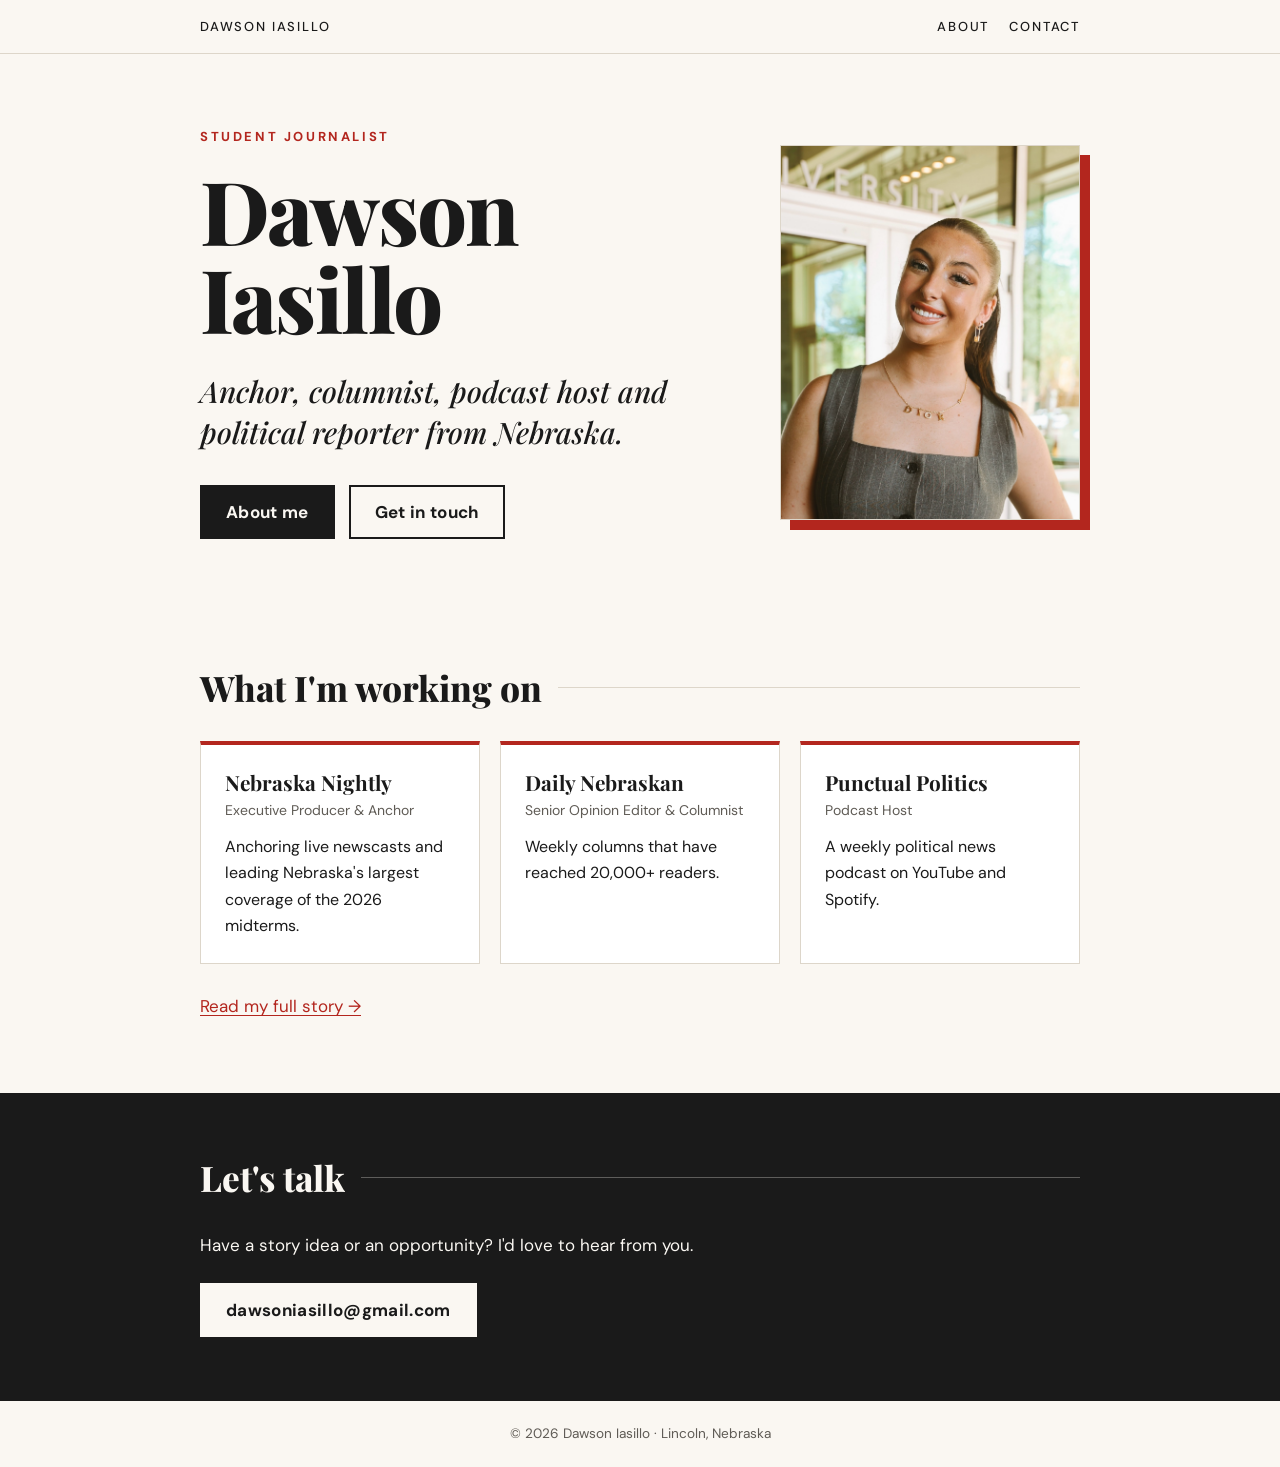
==== index.html @ 6c67242c "Add home page and share stylesheet Co-Authored-By: Claude Sonnet 5.5 <noreply@anthropic.com>" ====
<!DOCTYPE html>
<html lang="en">
<head>
  <meta charset="utf-8">
  <meta name="viewport" content="width=device-width, initial-scale=1">
  <title>Dawson Iasillo | Student Journalist</title>
  <meta name="description" content="Dawson Iasillo is a Nebraska student journalist, newscast anchor, columnist and podcast host studying Journalism and Political Science at the University of Nebraska–Lincoln.">
  <link rel="preconnect" href="https://fonts.googleapis.com">
  <link rel="preconnect" href="https://fonts.gstatic.com" crossorigin>
  <link href="https://fonts.googleapis.com/css2?family=DM+Sans:wght@400;500;700&family=Playfair+Display:ital,wght@0,600;0,800;1,500&display=swap" rel="stylesheet">
  <link rel="stylesheet" href="style.css">
</head>
<body>

  <header class="topbar">
    <div class="wrap">
      <a href="./">Dawson Iasillo</a>
      <nav aria-label="Main">
        <a href="about.html">About</a>
        <a href="mailto:dawsoniasillo@gmail.com">Contact</a>
      </nav>
    </div>
  </header>

  <main>
    <div class="wrap">
      <div class="hero">
        <div class="hero-text">
          <p class="kicker">Student journalist</p>
          <h1>Dawson Iasillo</h1>
          <p class="lede">Anchor, columnist, podcast host and political reporter from Nebraska.</p>
          <div class="home-links">
            <a class="btn" href="about.html">About me</a>
            <a class="btn btn-ghost" href="mailto:dawsoniasillo@gmail.com">Get in touch</a>
          </div>
        </div>
        <figure class="portrait">
          <img src="images/headshot.jpg" alt="Dawson Iasillo smiling in front of a University building" width="1251" height="2000" fetchpriority="high">
        </figure>
      </div>
    </div>

    <div class="wrap">
      <section>
        <h2>What I'm working on</h2>
        <div class="cards">
          <article class="card">
            <h3>Nebraska Nightly</h3>
            <p class="role">Executive Producer &amp; Anchor</p>
            <p>Anchoring live newscasts and leading Nebraska's largest coverage of the 2026 midterms.</p>
          </article>
          <article class="card">
            <h3>Daily Nebraskan</h3>
            <p class="role">Senior Opinion Editor &amp; Columnist</p>
            <p>Weekly columns that have reached 20,000+ readers.</p>
          </article>
          <article class="card">
            <h3>Punctual Politics</h3>
            <p class="role">Podcast Host</p>
            <p>A weekly political news podcast on YouTube and Spotify.</p>
          </article>
        </div>
        <p style="margin-top:28px"><a href="about.html">Read my full story &rarr;</a></p>
      </section>
    </div>

    <section class="contact" id="contact">
      <div class="wrap">
        <h2>Let's talk</h2>
        <p>Have a story idea or an opportunity? I'd love to hear from you.</p>
        <a class="btn" href="mailto:dawsoniasillo@gmail.com">dawsoniasillo@gmail.com</a>
      </div>
    </section>
  </main>

  <footer>© 2026 Dawson Iasillo · Lincoln, Nebraska</footer>

</body>
</html>
---- style.css ----
:root {
  --paper: #faf7f2;
  --ink: #1a1a1a;
  --muted: #5f5b55;
  --rule: #ddd6ca;
  --card: #ffffff;
  --accent: #b3261e;
  --serif: "Playfair Display", Georgia, "Times New Roman", serif;
  --sans: "DM Sans", system-ui, -apple-system, "Segoe UI", sans-serif;
}
@media (prefers-color-scheme: dark) {
  :root {
    --paper: #141414;
    --ink: #f1ede6;
    --muted: #a39e95;
    --rule: #333;
    --card: #1d1d1d;
    --accent: #ff6b5f;
  }
}

* { box-sizing: border-box; }
html { scroll-behavior: smooth; }
body {
  margin: 0;
  background: var(--paper);
  color: var(--ink);
  font-family: var(--sans);
  font-size: 1.0625rem;
  line-height: 1.65;
  -webkit-font-smoothing: antialiased;
}
a { color: var(--accent); text-underline-offset: 3px; }
a:hover { text-decoration-thickness: 2px; }
:focus-visible { outline: 3px solid var(--accent); outline-offset: 3px; border-radius: 2px; }

.wrap { max-width: 920px; margin: 0 auto; padding: 0 20px; }

/* Top bar */
.topbar {
  border-bottom: 1px solid var(--rule);
  padding: 16px 0;
  font-size: .8125rem;
  letter-spacing: .14em;
  text-transform: uppercase;
}
.topbar .wrap { display: flex; justify-content: space-between; gap: 16px; flex-wrap: wrap; }
.topbar a { color: var(--ink); text-decoration: none; font-weight: 500; }
.topbar a:hover { color: var(--accent); }
.topbar nav { display: flex; gap: 20px; }

/* Hero */
.hero { padding: 72px 0 56px; }
.hero { display: grid; grid-template-columns: 1fr 300px; gap: 48px; align-items: center; }
.portrait { margin: 0; }
.portrait img {
  display: block;
  width: 100%;
  height: auto;
  aspect-ratio: 4 / 5;
  object-fit: cover;
  object-position: 50% 28%;
  border: 1px solid var(--rule);
  box-shadow: 10px 10px 0 var(--accent);
}
@media (max-width: 720px) {
  .hero { grid-template-columns: 1fr; gap: 36px; padding-top: 48px; }
  .portrait { order: -1; max-width: 260px; }
}
.kicker {
  font-size: .8125rem;
  letter-spacing: .2em;
  text-transform: uppercase;
  color: var(--accent);
  font-weight: 700;
  margin: 0 0 18px;
}
h1 {
  font-family: var(--serif);
  font-weight: 800;
  font-size: clamp(2.75rem, 9vw, 5.5rem);
  line-height: 1;
  letter-spacing: -.02em;
  margin: 0 0 28px;
}
.lede {
  font-family: var(--serif);
  font-style: italic;
  font-weight: 500;
  font-size: clamp(1.35rem, 3.2vw, 1.85rem);
  line-height: 1.4;
  max-width: 36ch;
  margin: 0;
}

/* Stats */
.stats {
  border-top: 3px double var(--ink);
  border-bottom: 1px solid var(--rule);
  display: grid;
  grid-template-columns: repeat(4, 1fr);
}
.stat { padding: 26px 16px; text-align: center; border-left: 1px solid var(--rule); }
.stat:first-child { border-left: 0; }
.stat b {
  display: block;
  font-family: var(--serif);
  font-size: clamp(1.9rem, 5vw, 2.75rem);
  line-height: 1.1;
  font-weight: 800;
}
.stat span { font-size: .875rem; color: var(--muted); display: block; margin-top: 6px; line-height: 1.4; }
@media (max-width: 640px) {
  .stats { grid-template-columns: repeat(2, 1fr); }
  .stat:nth-child(3) { border-left: 0; }
  .stat:nth-child(n+3) { border-top: 1px solid var(--rule); }
}

/* Sections */
section { padding: 64px 0 0; }
h2 {
  font-family: var(--serif);
  font-size: clamp(1.7rem, 4vw, 2.2rem);
  font-weight: 800;
  margin: 0 0 24px;
  display: flex;
  align-items: center;
  gap: 16px;
}
h2::after { content: ""; flex: 1; height: 1px; background: var(--rule); }

.story { columns: 2 320px; column-gap: 40px; }
.story p { margin: 0 0 1.1em; break-inside: avoid-column; }
.story p:first-child::first-letter {
  font-family: var(--serif);
  font-weight: 800;
  font-size: 4.2rem;
  line-height: .8;
  float: left;
  padding: 6px 10px 0 0;
  color: var(--accent);
}

/* Feature cards */
.cards { display: grid; grid-template-columns: repeat(auto-fit, minmax(260px, 1fr)); gap: 20px; }
.card {
  background: var(--card);
  border: 1px solid var(--rule);
  border-top: 4px solid var(--accent);
  padding: 24px;
}
.card h3 { font-family: var(--serif); font-size: 1.3rem; margin: 0 0 4px; line-height: 1.25; }
.card .role { color: var(--muted); font-size: .875rem; margin: 0 0 12px; }
.card p { margin: 0; font-size: 1rem; }

/* Timeline */
.timeline { list-style: none; margin: 0; padding: 0; border-left: 2px solid var(--ink); }
.timeline li { position: relative; padding: 0 0 34px 28px; }
.timeline li::before {
  content: "";
  position: absolute;
  left: -7px; top: 9px;
  width: 12px; height: 12px;
  background: var(--accent);
  border: 2px solid var(--paper);
  border-radius: 50%;
  box-sizing: content-box;
}
.timeline .when {
  font-size: .78rem;
  letter-spacing: .12em;
  text-transform: uppercase;
  color: var(--muted);
  font-weight: 500;
}
.timeline h3 { font-family: var(--serif); font-size: 1.25rem; margin: 2px 0 2px; line-height: 1.3; }
.timeline .where { color: var(--accent); font-weight: 500; font-size: .95rem; margin: 0 0 6px; }
.timeline p { margin: 0; }

/* Lists */
.two { display: grid; grid-template-columns: repeat(auto-fit, minmax(280px, 1fr)); gap: 40px; }
.chips { list-style: none; padding: 0; margin: 0; display: flex; flex-wrap: wrap; gap: 10px; }
.chips li {
  border: 1px solid var(--ink);
  padding: 6px 14px;
  border-radius: 999px;
  font-size: .95rem;
}
.awards { list-style: none; padding: 0; margin: 0; }
.awards li { padding: 9px 0 9px 26px; border-bottom: 1px solid var(--rule); position: relative; }
.awards li::before { content: "★"; position: absolute; left: 0; color: var(--accent); }

/* Contact */
.contact {
  margin-top: 72px;
  background: var(--ink);
  color: var(--paper);
  padding: 56px 0 64px;
}
.contact h2 { color: var(--paper); }
.contact h2::after { background: color-mix(in srgb, var(--paper) 30%, transparent); }
.contact p { max-width: 52ch; margin: 0 0 24px; }
.btn {
  display: inline-block;
  background: var(--paper);
  color: var(--ink);
  padding: 13px 26px;
  font-weight: 700;
  text-decoration: none;
  letter-spacing: .02em;
}
.btn:hover { background: var(--accent); color: #fff; }
footer { padding: 22px 0; font-size: .85rem; color: var(--muted); text-align: center; }

@media (prefers-reduced-motion: reduce) { html { scroll-behavior: auto; } }

/* Home page */
.home-links { display: flex; flex-wrap: wrap; gap: 14px; margin-top: 32px; }
.btn-ghost { background: transparent; color: var(--ink); border: 2px solid var(--ink); padding: 11px 24px; }
.btn-ghost:hover { background: var(--ink); color: var(--paper); }
.hero .btn { background: var(--ink); color: var(--paper); }
.hero .btn:hover { background: var(--accent); color: #fff; }
.hero .btn-ghost { background: transparent; color: var(--ink); }
.hero .btn-ghost:hover { background: var(--ink); color: var(--paper); }
.card a.more { display: inline-block; margin-top: 12px; font-weight: 500; }
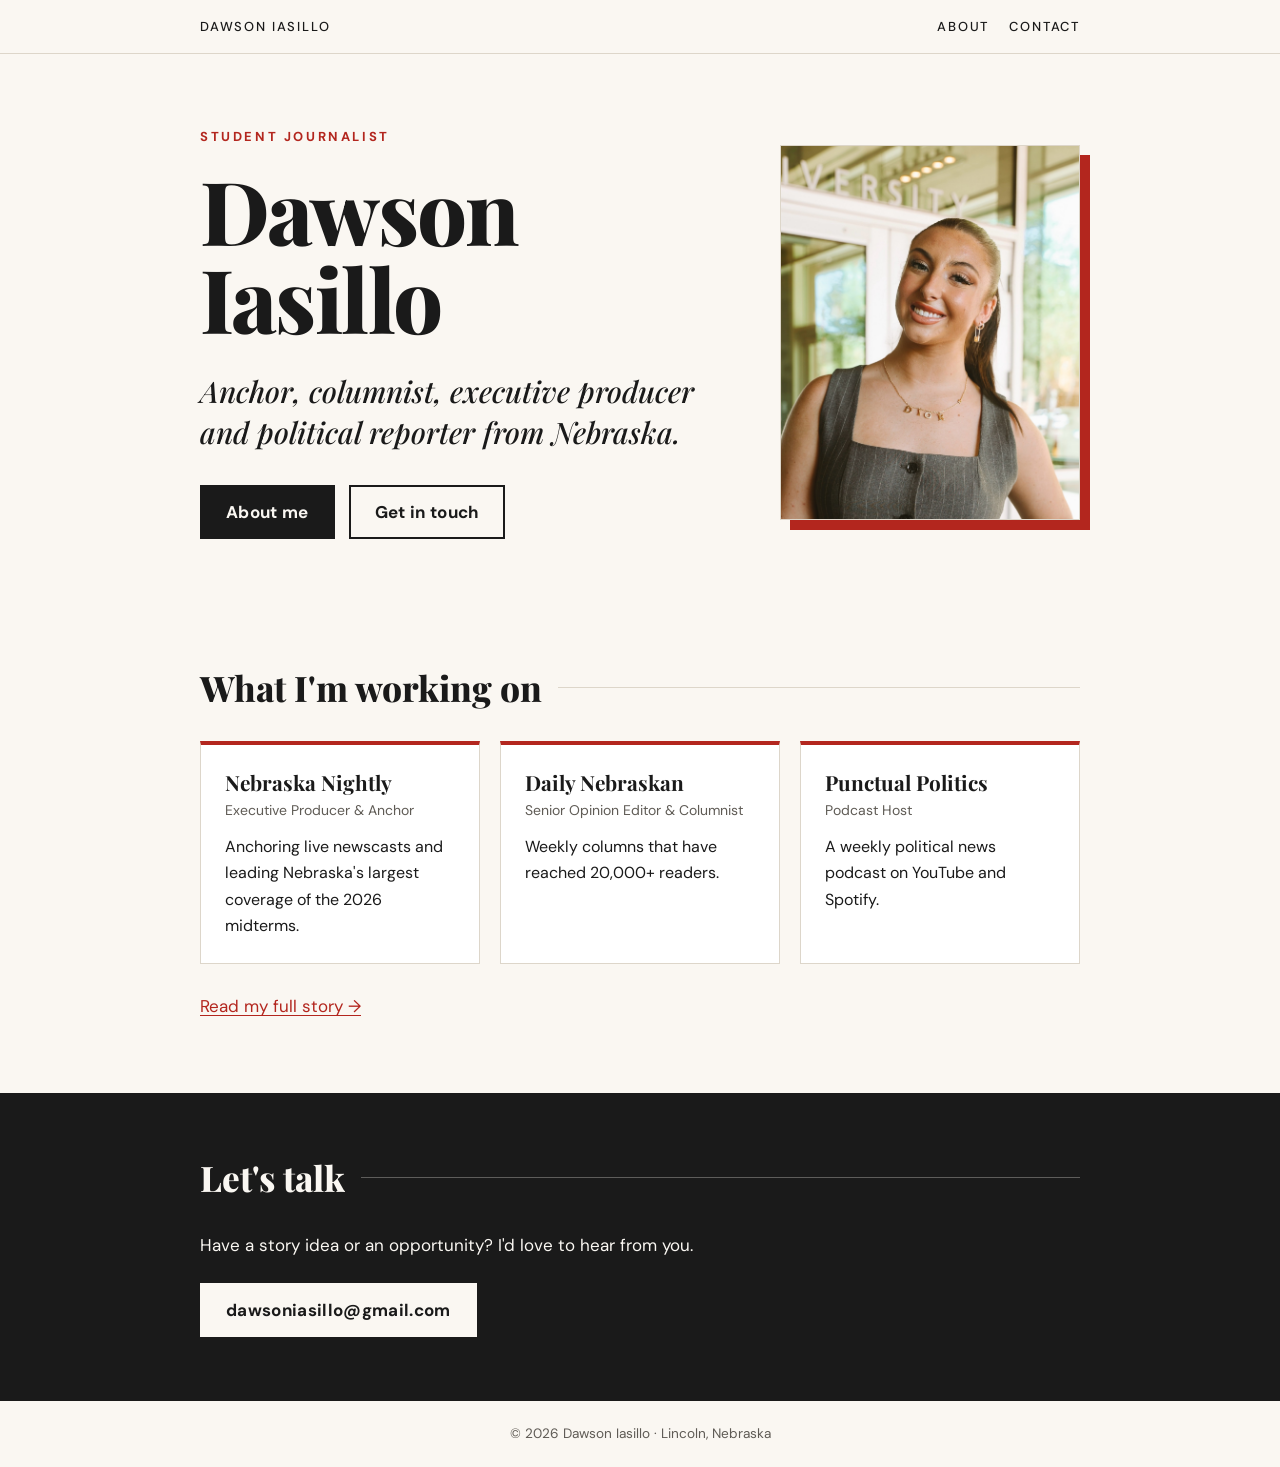
==== commit e52ee925: "Update home page headline Co-Authored-By: Claude Sonnet 5.5 <noreply@anthropic.com>" ====
--- a/index.html
+++ b/index.html
@@ -28,7 +28,7 @@
         <div class="hero-text">
           <p class="kicker">Student journalist</p>
           <h1>Dawson Iasillo</h1>
-          <p class="lede">Anchor, columnist, podcast host and political reporter from Nebraska.</p>
+          <p class="lede">Anchor, columnist, executive producer and political reporter from Nebraska.</p>
           <div class="home-links">
             <a class="btn" href="about.html">About me</a>
             <a class="btn btn-ghost" href="mailto:dawsoniasillo@gmail.com">Get in touch</a>
